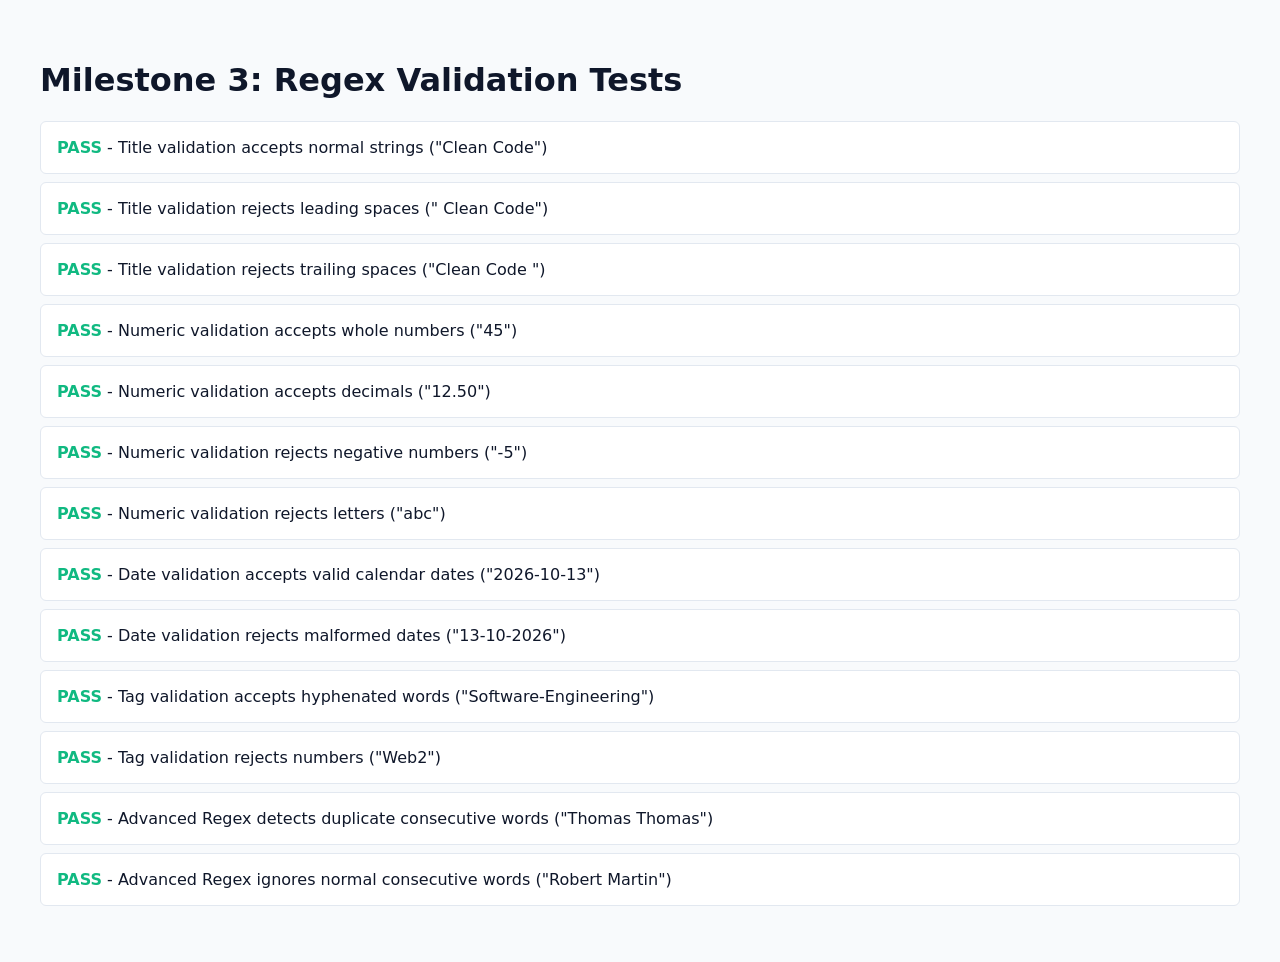
==== tests/tests.html @ d15df15b "test: add validation tests for M3 regex rules" ====
<!DOCTYPE html>
<html lang="en">
<head>
  <meta charset="UTF-8">
  <meta name="viewport" content="width=device-width, initial-scale=1.0">
  <title>Regex Assertions - Book & Notes Vault</title>
  <style>
    body { font-family: system-ui, sans-serif; padding: 2rem; background: #f8fafc; color: #0f172a; }
    .pass { color: #10b981; font-weight: bold; }
    .fail { color: #ef4444; font-weight: bold; }
    ul { list-style: none; padding: 0; }
    li { background: white; margin-bottom: 0.5rem; padding: 1rem; border-radius: 6px; border: 1px solid #e2e8f0; }
  </style>
</head>
<body>
  <h1>Milestone 3: Regex Validation Tests</h1>
  <ul id="test-results"></ul>
  <script type="module" src="tests.js"></script>
</body>
</html>
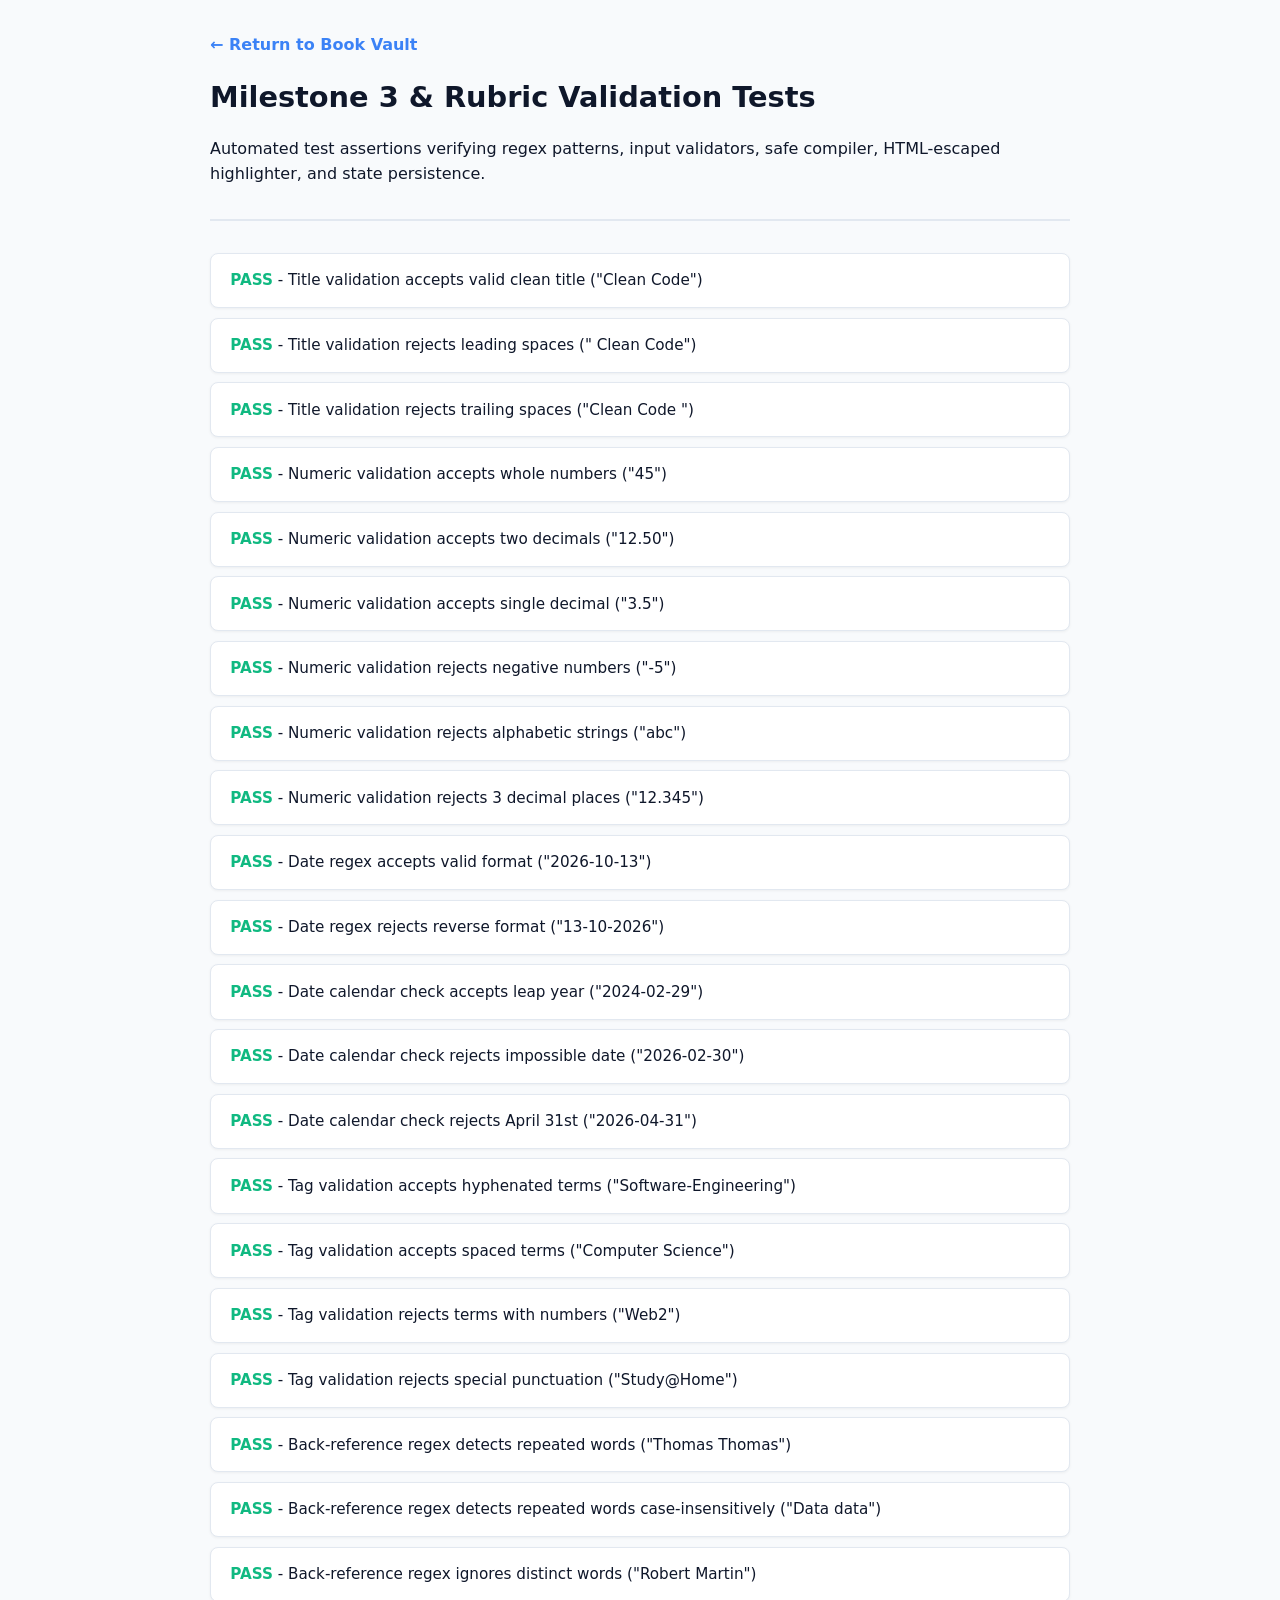
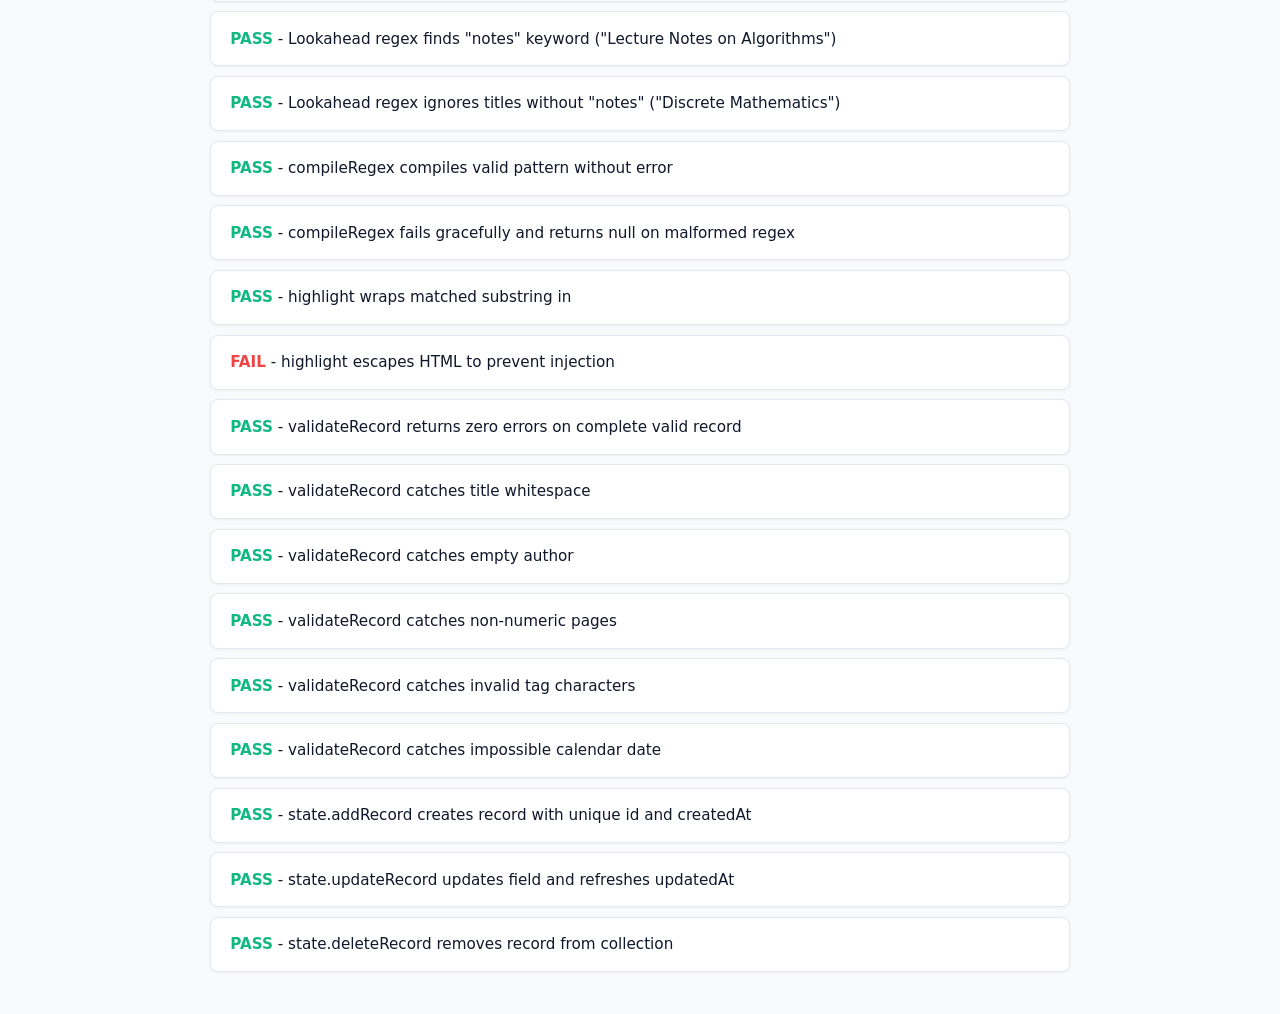
==== commit 0c5cf379: "feat(validation): implement rubric-compliant regex validators and test runner" ====
--- a/tests/tests.html
+++ b/tests/tests.html
@@ -5,16 +5,84 @@
   <meta name="viewport" content="width=device-width, initial-scale=1.0">
   <title>Regex Assertions - Book & Notes Vault</title>
   <style>
-    body { font-family: system-ui, sans-serif; padding: 2rem; background: #f8fafc; color: #0f172a; }
-    .pass { color: #10b981; font-weight: bold; }
-    .fail { color: #ef4444; font-weight: bold; }
-    ul { list-style: none; padding: 0; }
-    li { background: white; margin-bottom: 0.5rem; padding: 1rem; border-radius: 6px; border: 1px solid #e2e8f0; }
+    :root {
+      --bg: #f8fafc;
+      --surface: #ffffff;
+      --text: #0f172a;
+      --border: #e2e8f0;
+      --pass: #10b981;
+      --fail: #ef4444;
+      --primary: #3b82f6;
+    }
+    @media (prefers-color-scheme: dark) {
+      :root {
+        --bg: #0f172a;
+        --surface: #1e293b;
+        --text: #f8fafc;
+        --border: #334155;
+      }
+    }
+    body {
+      font-family: system-ui, -apple-system, BlinkMacSystemFont, "Segoe UI", Roboto, sans-serif;
+      padding: 2rem;
+      max-width: 860px;
+      margin: 0 auto;
+      background: var(--bg);
+      color: var(--text);
+      line-height: 1.6;
+    }
+    header {
+      margin-bottom: 2rem;
+      border-bottom: 2px solid var(--border);
+      padding-bottom: 1rem;
+    }
+    h1 {
+      margin: 0 0 0.5rem 0;
+      font-size: 1.8rem;
+    }
+    .nav-back {
+      display: inline-block;
+      margin-bottom: 1rem;
+      color: var(--primary);
+      text-decoration: none;
+      font-weight: 600;
+    }
+    .nav-back:hover {
+      text-decoration: underline;
+    }
+    .pass {
+      color: var(--pass);
+      font-weight: 700;
+    }
+    .fail {
+      color: var(--fail);
+      font-weight: 700;
+    }
+    ul {
+      list-style: none;
+      padding: 0;
+      margin: 0;
+    }
+    li {
+      background: var(--surface);
+      margin-bottom: 0.6rem;
+      padding: 0.9rem 1.2rem;
+      border-radius: 8px;
+      border: 1px solid var(--border);
+      font-size: 0.95rem;
+      box-shadow: 0 1px 3px rgba(0,0,0,0.05);
+    }
   </style>
 </head>
 <body>
-  <h1>Milestone 3: Regex Validation Tests</h1>
+  <header>
+    <a href="../index.html" class="nav-back">&larr; Return to Book Vault</a>
+    <h1>Milestone 3 & Rubric Validation Tests</h1>
+    <p>Automated test assertions verifying regex patterns, input validators, safe compiler, HTML-escaped highlighter, and state persistence.</p>
+  </header>
+
   <ul id="test-results"></ul>
+
   <script type="module" src="tests.js"></script>
 </body>
-</html>
+</html>
